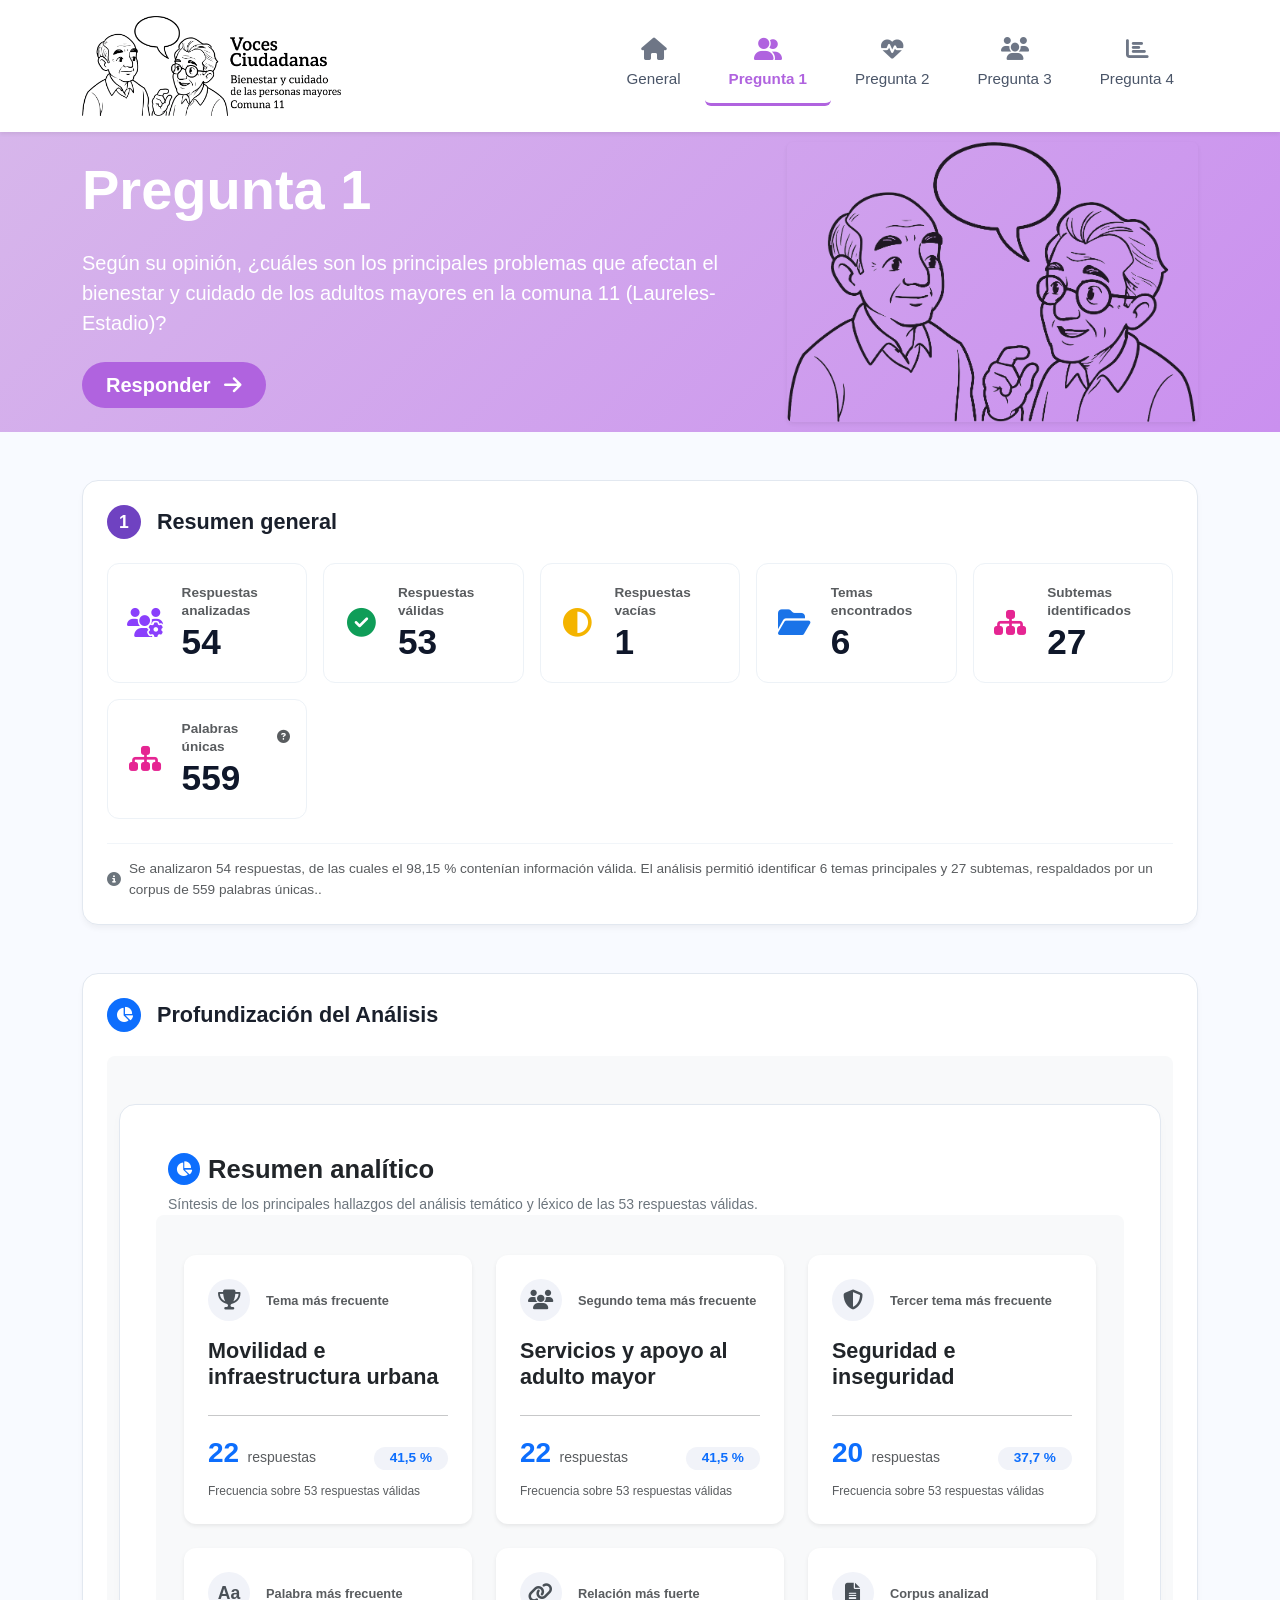
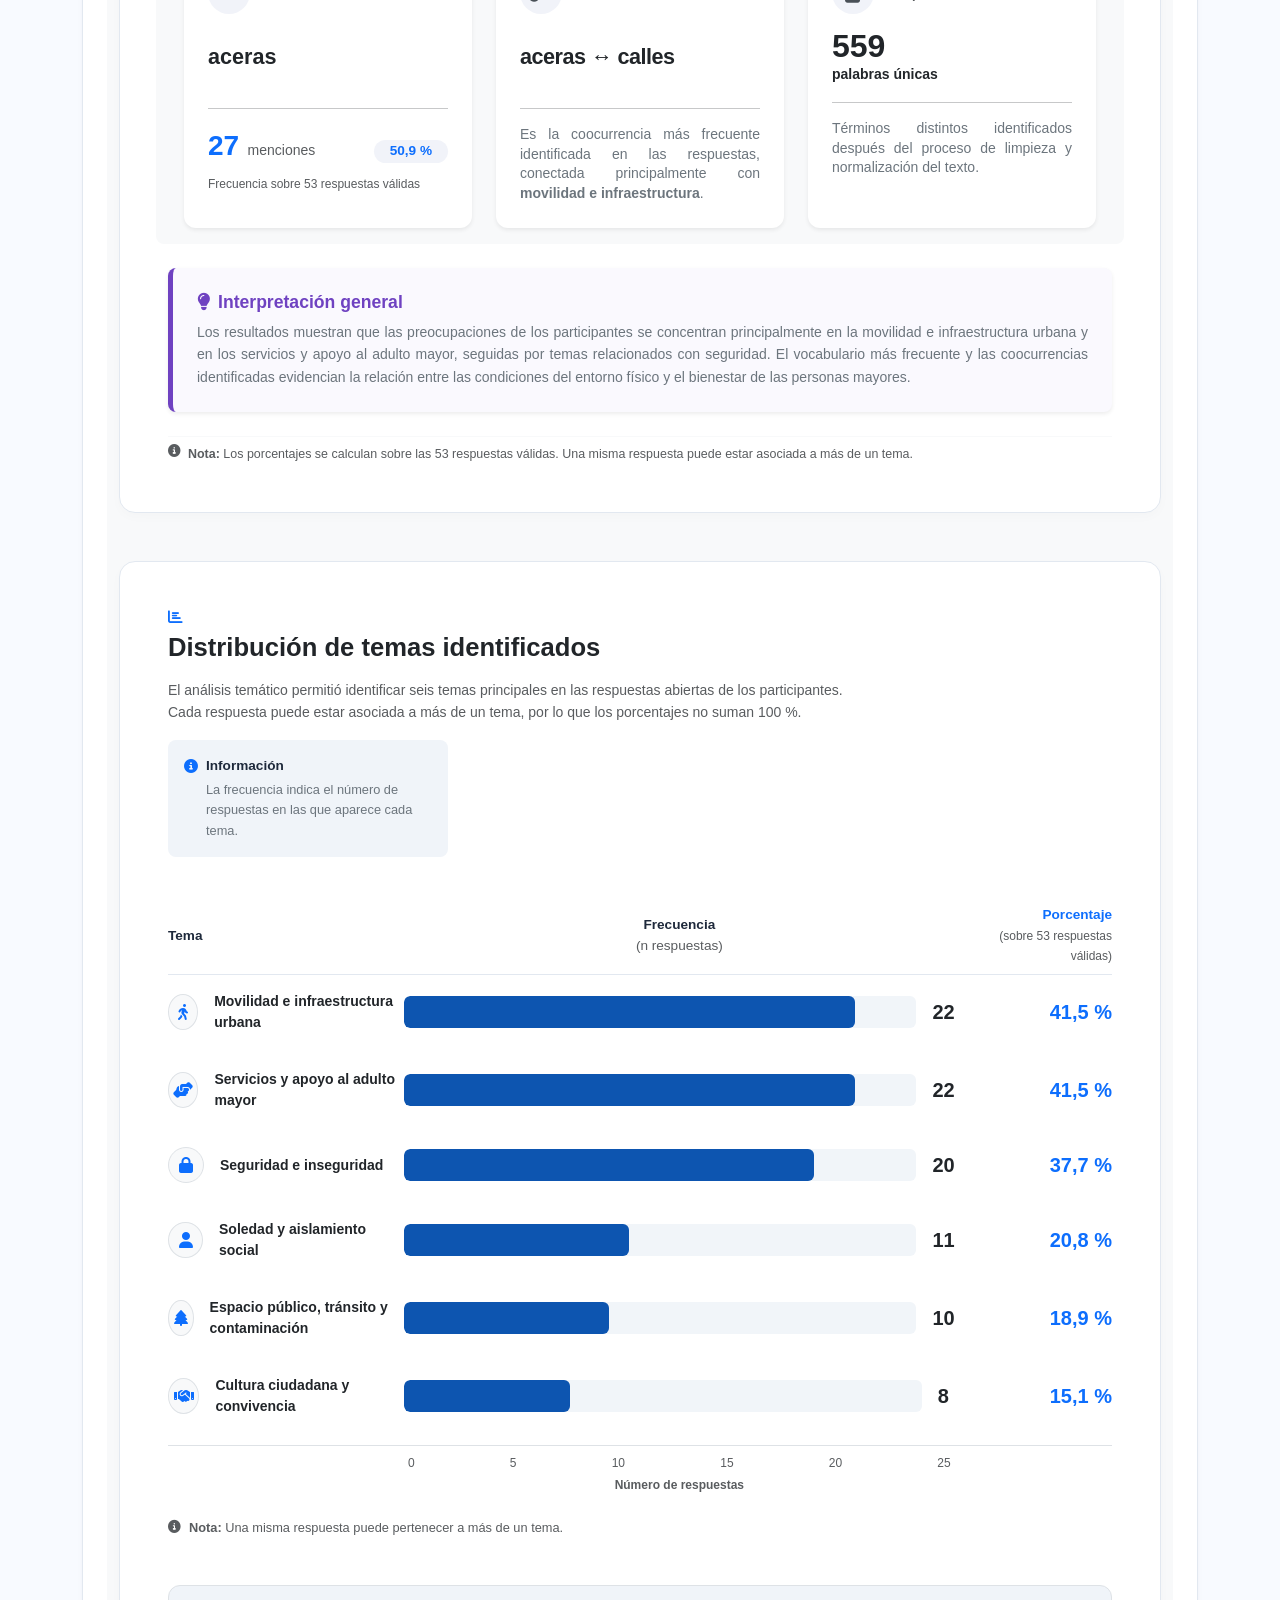
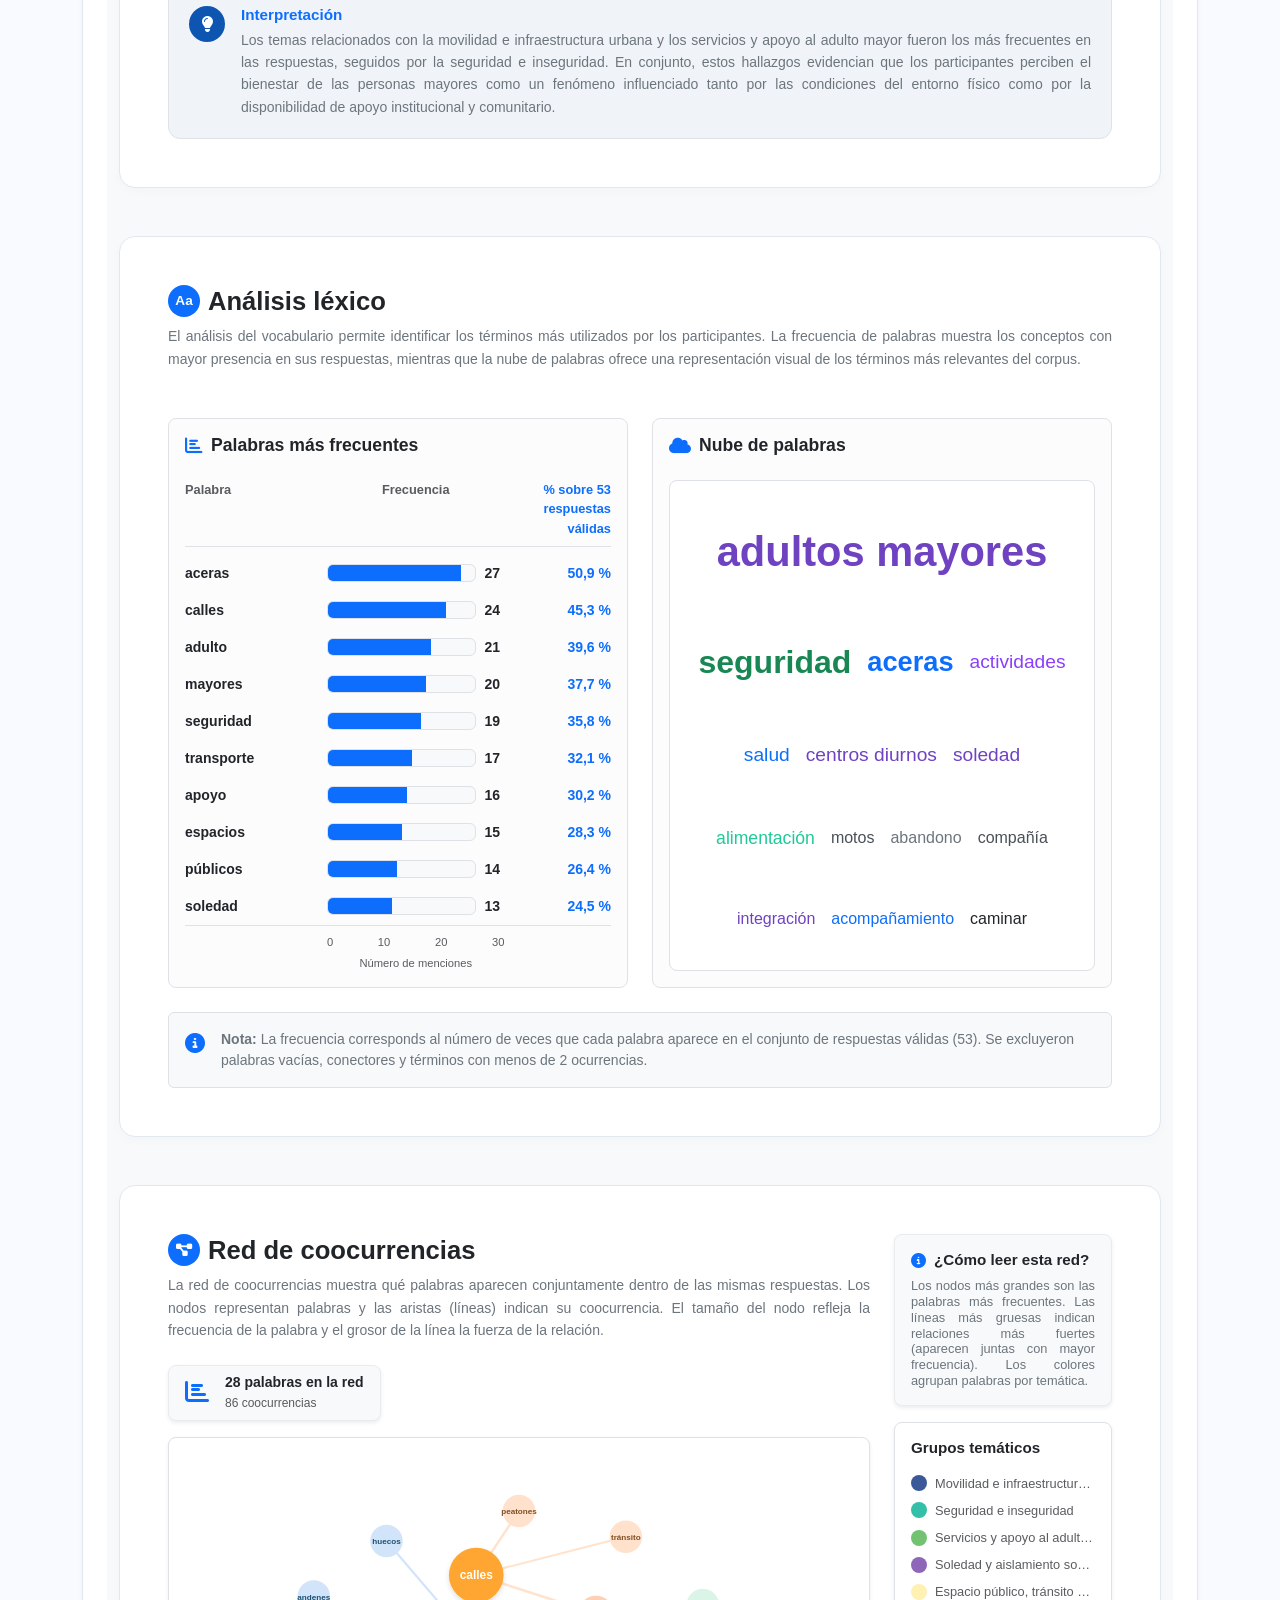
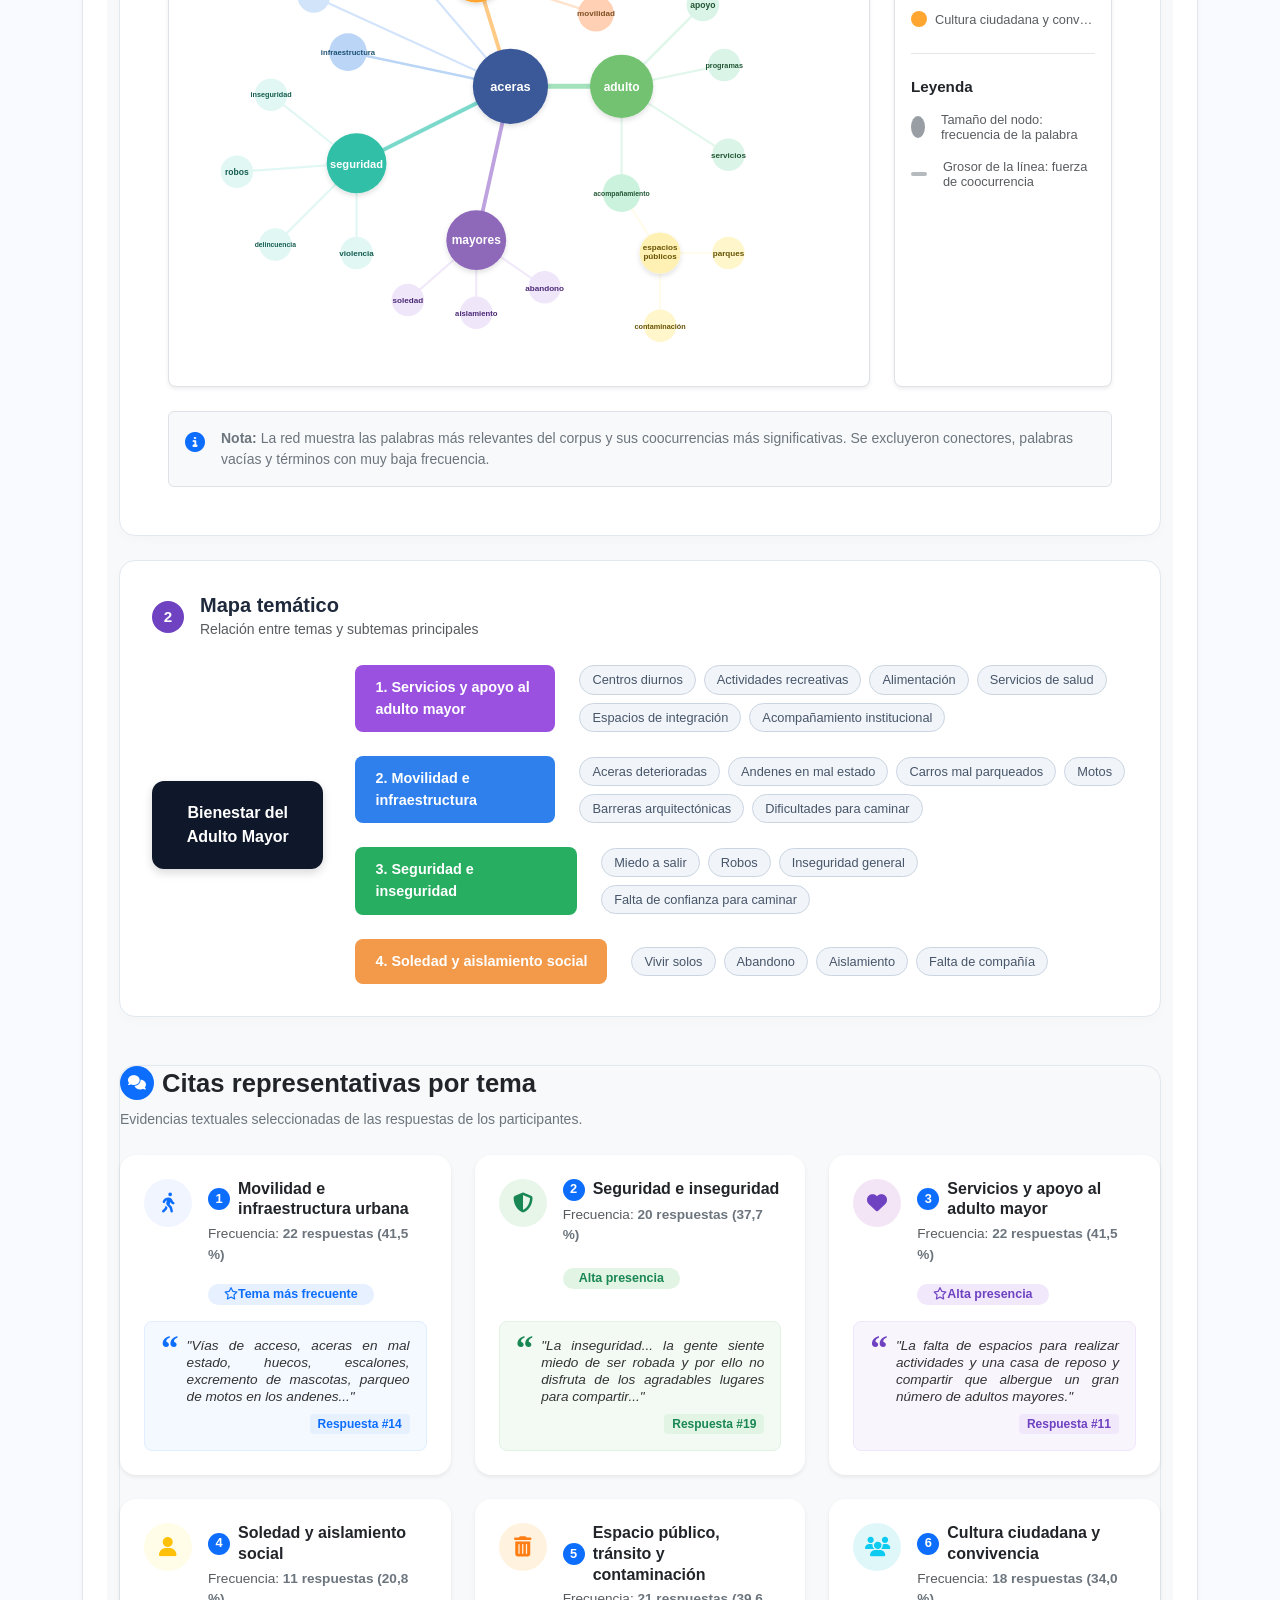
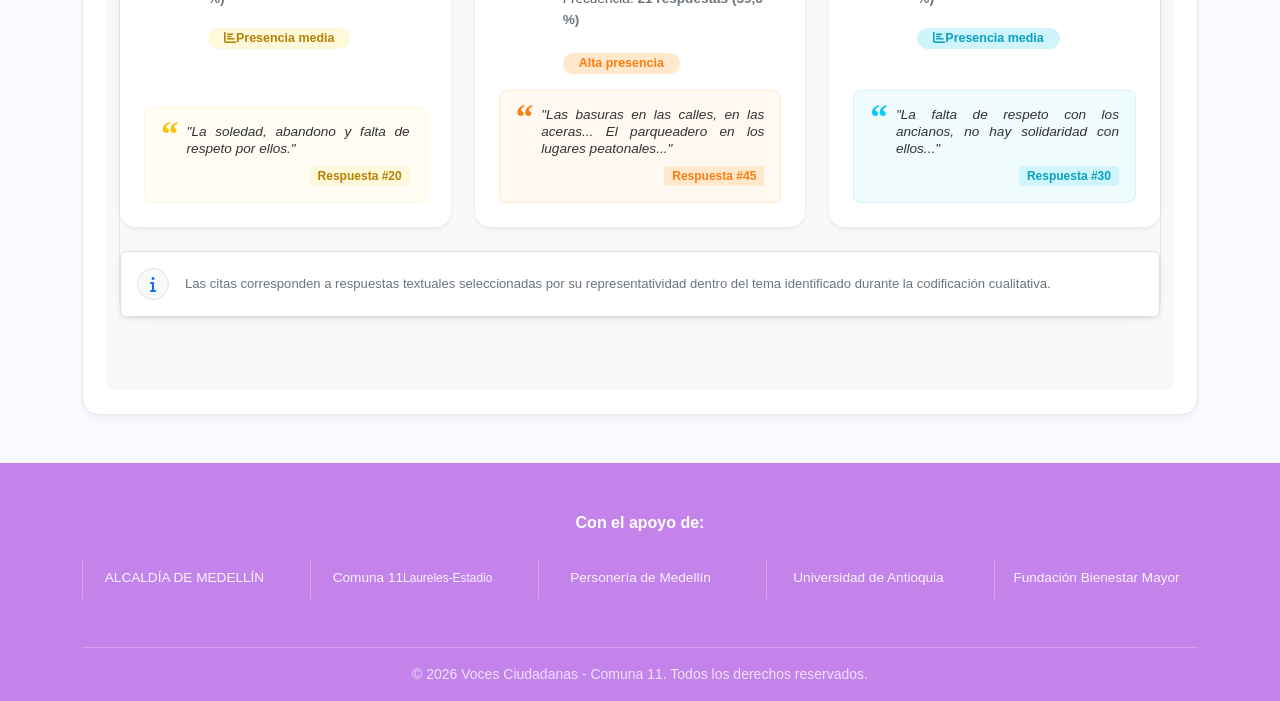
==== html/pregunta1.html @ 996d5465 "Inicio repositorio" ====
<!DOCTYPE html>
<html lang="es">
<head>
    <meta charset="UTF-8">
    <meta name="viewport" content="width=device-width, initial-scale=1.0">
    <title>Voces Ciudadanas - Comuna 11</title>
    <link href="https://cdn.jsdelivr.net/npm/bootstrap@5.3.2/dist/css/bootstrap.min.css" rel="stylesheet">
    <link rel="stylesheet" href="https://cdnjs.cloudflare.com/ajax/libs/font-awesome/6.4.2/css/all.min.css">
    <link rel="stylesheet" href="../css/Pregunta1/styles.css">
</head>
<body>

    <header class="bg-white shadow-sm sticky-top">
        <div class="container d-flex flex-column flex-md-row justify-content-between align-items-center py-3">
            <div class="logo-container mb-3 mb-md-0">
                <a href="../index.html">
                    <img src="../img/Logo.png" alt="Logo Voces Ciudadanas" class="img-fluid" style="max-height: 100px;">
                </a>
            </div>
            <nav class="nav-menu">
                <ul class="nav nav-pills border-0" id="main-nav">
                    </ul>
            </nav>
        </div>
    </header>

    <section class="hero-banner text-white position-relative overflow-hidden">
        <div class="container position-relative z-3 py-0">
            <div class="row align-items-center">
                <div class="col-lg-7">
                    <h1 id="main-question-title" class="display-4 fw-bold">Pregunta Uno</h1>
                    <p id="main-question-subtitle" class="lead my-4">Aquí irá el texto de la pregunta seleccionada de manera detallada.</p>
                    <a href="#cards-container" class="btn btn-light-blue text-white btn-lg px-4 py-2 rounded-pill fw-bold">
                        Responder <i class="fas fa-arrow-right ms-2"></i>
                    </a>
                </div>
                <div class="col-lg-5 d-none d-lg-block text-end">
                    <img src="../img/hero-illustration.png" alt="Ilustración" class="hero-illustration img-fluid rounded shadow-sm">
                </div>
            </div>
        </div>
    </section>

    <main class="container my-5">
        <section class="summary-card-container p-4 mb-5">
            <div class="d-flex align-items-center mb-4">
                <div class="summary-badge-number me-3">1</div>
                <h2 class="summary-section-title mb-0">Resumen general</h2>
            </div>
            
            <div class="row row-cols-1 row-cols-sm-2 row-cols-md-3 row-cols-lg-5 g-3" id="metrics-container">
                </div>

            <div class="mt-4 text-muted small d-flex align-items-center info-note">
                <i class="fas fa-info-circle me-2 text-secondary"></i>
                <span>Se analizaron 54 respuestas, de las cuales el 98,15 % contenían información válida. El análisis permitió identificar 6 temas principales y 27 subtemas, respaldados por un corpus de 559 palabras únicas..</span>
            </div>
        </section>

        <!-- <section class="analysis-section-container p-4 mb-5">
            <div class="d-flex align-items-center mb-4">
                <div class="summary-badge-number bg-primary me-3"><i class="fas fa-chart-pie text-white"></i></div>
                <h2 class="summary-section-title mb-0">Profundización del Análisis</h2>
            </div>

            <ul class="nav nav-pills custom-analysis-tabs mb-4 justify-content-center justify-content-md-start" id="analysis-tabs-nav" role="tablist">
                </ul>

            <div class="tab-content custom-tab-content" id="analysis-tabs-content">
                </div>
        </section> -->
        <section class="analysis-section-container p-4 mb-5">
            <div class="d-flex align-items-center mb-4">
                <div class="summary-badge-number bg-primary me-3"><i class="fas fa-chart-pie text-white"></i></div>
                <h2 class="summary-section-title mb-0">Profundización del Análisis</h2>
            </div>

            <!-- Contenedor unificado sin pestañas con todos los divs que requiere app.js -->
            <div class="container-fluid py-4 bg-light rounded-3">
                <div id="thematic-summary-analytical-section" class="mb-5"></div>
                <div id="thematic-visualizations-section" class="mb-5"></div>
                <div id="thematic-table-section" class="mb-5"></div>
                <div id="thematic-wordcloud-section" class="mb-5"></div>
                <div id="thematic-network-section" class="mb-4"></div>
                <div id="thematic-map-section" class="mb-5"></div>
                <div id="thematic-quotes-section" class="mb-5"></div>
            </div>
        </section>

        <!-- <div class="row row-cols-1 row-cols-md-2 row-cols-lg-3 row-cols-xl-4 g-4" id="cards-container">
        </div> -->
    </main>

    <footer class="footer text-white pt-5 pb-3">
        <div class="container text-center">
            <p class="fw-semibold mb-4">Con el apoyo de:</p>
            
            <div class="row row-cols-2 row-cols-md-5 g-4 align-items-center justify-content-center mb-5 project-logos">
                <div class="col"><div class="footer-logo-placeholder">ALCALDÍA DE MEDELLÍN</div></div>
                <div class="col"><div class="footer-logo-placeholder">Comuna 11 <br><small>Laureles-Estadio</small></div></div>
                <div class="col"><div class="footer-logo-placeholder">Personería de Medellín</div></div>
                <div class="col"><div class="footer-logo-placeholder">Universidad de Antioquia</div></div>
                <div class="col"><div class="footer-logo-placeholder">Fundación Bienestar Mayor</div></div>
            </div>
            
            <hr class="border-light opacity-25">
            
            <p class="small mb-0 opacity-75">&copy; 2026 Voces Ciudadanas - Comuna 11. Todos los derechos reservados.</p>
        </div>
    </footer>

    <script src="https://cdn.jsdelivr.net/npm/bootstrap@5.3.2/dist/js/bootstrap.bundle.min.js"></script>
    <script src="../js/pregunta1/config.js"></script>
    <script src="../js/pregunta1/app.js"></script>
</body>
</html>
---- css/Pregunta1/styles.css ----
/* Variables de Color basadas en el diseño */
:root {
    --blue-primary: #d7b6eb;
    --blue-dark: rgb(195, 131, 235);
    --blue-hero-start: #d7b6eb;
    --blue-hero-end: #ca90ef;
    --text-dark: rgb(176, 99, 223);
    --bg-light: #f8faff;
}

body {
    font-family: 'Segoe UI', Tahoma, Geneva, Verdana, sans-serif;
    background-color: var(--bg-light);
    color: var(--text-dark);
}

/* Navbar */
.nav-tabs .nav-link {
    color: #6c757d;
    border: none;
    font-weight: 500;
    padding: 1rem 1.5rem;
    transition: all 0.3s ease;
}

.nav-tabs .nav-link:hover {
    color: var(--blue-primary);
    border: none;
}

.nav-tabs .nav-link.active {
    color: var(--blue-primary) !important;
    border: none !important;
    border-bottom: 3px solid var(--blue-primary) !important;
    font-weight: 700;
}

/* Hero Banner */
.hero-banner {
    background: linear-gradient(135deg, var(--blue-hero-start) 0%, var(--blue-hero-end) 100%);
    padding: 10px 0;
}

.btn-light-blue {
    background-color: rgb(176, 99, 223);;
    border: none;
    transition: transform 0.2s, background-color 0.2s;
}

.btn-light-blue:hover {
    background-color: #163e75;
    transform: translateY(-2px);
}

.hero-illustration {
    max-height: 280px;
    object-fit: contain;
    mix-blend-mode: multiply; /* Integra el fondo si el logo tiene fondo blanco */
    opacity: 0.85;
}

/* Cards Estilo Mockup */
.question-card {
    background: #ffffff;
    border: 1px solid #e2e8f0;
    border-radius: 12px;
    transition: all 0.3s cubic-bezier(0.165, 0.84, 0.44, 1);
    height: 100%;
}

.question-card:hover {
    transform: translateY(-5px);
    box-shadow: 0 10px 20px rgba(0, 86, 179, 0.08);
    border-color: var(--blue-primary);
}

.card-number {
    width: 32px;
    height: 32px;
    background-color: var(--blue-primary);
    color: white;
    border-radius: 50%;
    display: flex;
    align-items: center;
    justify-content: center;
    font-weight: bold;
    font-size: 0.9rem;
}

.card-arrow-btn {
    width: 32px;
    height: 32px;
    border: 1px solid #cbd5e1;
    border-radius: 50%;
    display: flex;
    align-items: center;
    justify-content: center;
    color: var(--blue-primary);
    transition: all 0.2s;
}

.question-card:hover .card-arrow-btn {
    background-color: var(--blue-primary);
    color: white;
    border-color: var(--blue-primary);
}

/* Footer */
.footer {
    background-color: var(--blue-dark);
}

.footer-logo-placeholder {
    border-left: 1px solid rgba(255, 255, 255, 0.3);
    padding: 0 15px;
    font-size: 0.85rem;
    opacity: 0.9;
    min-height: 40px;
    display: flex;
    align-items: center;
    justify-content: center;
}

@media (max-width: 768px) {
    .footer-logo-placeholder {
        border-left: none;
        border-bottom: 1px solid rgba(255, 255, 255, 0.1);
        padding-bottom: 15px;
    }
}

/* Estilos específicos para el menú con iconos verticales */
.custom-nav-item {
    color: #4a5568 !important; /* Gris de los botones inactivos */
    font-size: 0.95rem;
    font-weight: 500;
    padding: 0.75rem 1.5rem !important;
    border: none !important;
    border-bottom: 3px solid transparent !important;
    transition: all 0.2s ease-in-out;
}

.custom-nav-item .nav-icon {
    font-size: 1.4rem; /* Tamaño del icono */
    opacity: 0.8;
}

/* Estado al pasar el cursor (Hover) */
.custom-nav-item:hover {
    color: #0056b3 !important;
}

/* Estado Activo (Pregunta Seleccionada) */
.custom-nav-item.active {
    color: rgb(176, 99, 223) !important; /* Azul destacado */
    background: none !important;
    font-weight: 700;
    border-bottom: 3px solid rgb(176, 99, 223) !important; /* Línea inferior idéntica a la imagen */
}

.custom-nav-item.active .nav-icon {
    opacity: 1;
}


/* --- ESTILOS DEL RESUMEN GENERAL --- */
.summary-card-container {
    background-color: #ffffff;
    border: 1px solid #e2e8f0;
    border-radius: 16px;
    box-shadow: 0 4px 6px -1px rgba(0, 0, 0, 0.05);
}

.summary-badge-number {
    width: 34px;
    height: 34px;
    background-color: #6f42c1; /* Color púrpura del mockup */
    color: white;
    font-weight: bold;
    font-size: 1.1rem;
    border-radius: 50%;
    display: flex;
    align-items: center;
    justify-content: center;
}

.summary-section-title {
    font-size: 1.35rem;
    font-weight: 700;
    color: #1a202c;
}

/* Cajas de Métricas Individuales */
.metric-box {
    background-color: #ffffff;
    border: 1px solid #edf2f7;
    border-radius: 12px;
    padding: 1.25rem 1rem;
    transition: all 0.2s ease-in-out;
}

.metric-box:hover {
    transform: translateY(-2px);
    box-shadow: 0 4px 12px rgba(0, 0, 0, 0.05);
}

.metric-icon-wrapper {
    font-size: 1.8rem;
    line-height: 1;
}

.metric-value {
    font-size: 2.2rem;
    font-weight: 800;
    color: #0f172a; /* Azul oscuro casi negro */
    line-height: 1.1;
}

.metric-label {
    font-size: 0.85rem;
    font-weight: 600;
    color: #4a5568;
    line-height: 1.3;
}

/* Colores personalizados para los iconos según el mockup */
.metric-purple { color: #8a3ffc; }
.metric-green  { color: #0f9d58; }
.metric-yellow { color: #f4b400; }
.metric-blue   { color: #1a73e8; }
.metric-pink   { color: #e52592; }

/* Nota aclaratoria inferior */
.info-note {
    font-size: 0.85rem;
    border-top: 1px solid #f1f5f9;
    padding-top: 15px;
}

/* --- ESTILOS DE LOS TABS DE ANÁLISIS --- */
.analysis-section-container {
    background-color: #ffffff;
    border: 1px solid #e2e8f0;
    border-radius: 16px;
    box-shadow: 0 4px 6px -1px rgba(0, 0, 0, 0.05);
}

.custom-analysis-tabs {
    background-color: #f8fafc;
    padding: 6px;
    border-radius: 12px;
    display: inline-flex;
    border: 1px solid #e2e8f0;
}

.custom-analysis-tabs .nav-link {
    color: #64748b;
    font-weight: 600;
    font-size: 0.95rem;
    border-radius: 8px;
    padding: 10px 24px;
    transition: all 0.25s ease;
    border: none !important;
}

.custom-analysis-tabs .nav-link:hover {
    color: #0056b3;
}

/* Pestaña activa: Toma el azul de la marca */
.custom-analysis-tabs .nav-link.active {
    background-color: #0056b3 !important;
    color: #ffffff !important;
    box-shadow: 0 4px 10px rgba(0, 86, 179, 0.15);
}

/* Área de contenido del tab */
.custom-tab-content {
    background-color: #ffffff;
    border: 1px solid #f1f5f9;
    border-radius: 12px;
    min-height: 200px;
}

/* Icono en el badge del título */
.summary-badge-number i {
    font-size: 0.95rem;
}

/* ==========================================
   ESTILOS COMPONENTES ANALÍTICOS TEMÁTICOS
   ========================================== */

/* Contenedor Común de Sección Analítica */
.analysis-block-card {
    background: #ffffff;
    border: 1px solid #e2e8f0;
    border-radius: 16px;
    padding: 2rem;
    box-shadow: 0 4px 12px rgba(0, 0, 0, 0.02);
}

.analysis-block-number {
    width: 32px;
    height: 32px;
    background-color: #6f42c1;
    color: #ffffff;
    font-weight: bold;
    border-radius: 50%;
    display: inline-flex;
    align-items: center;
    justify-content: center;
    font-size: 0.95rem;
}

.analysis-block-title {
    font-size: 1.25rem;
    font-weight: 700;
    color: #1e293b;
}

/* 2. Mapa Temático Conector */
.mindmap-container {
    display: flex;
    flex-direction: row;
    align-items: center;
    position: relative;
    gap: 2rem;
}

.mindmap-core {
    background: #0f172a;
    color: #ffffff;
    padding: 1.25rem;
    border-radius: 12px;
    font-weight: bold;
    text-align: center;
    min-width: 160px;
    box-shadow: 0 4px 10px rgba(0, 0, 0, 0.15);
}

.mindmap-branches {
    display: flex;
    flex-direction: column;
    gap: 1.5rem;
    flex-grow: 1;
}

.mindmap-branch-node {
    display: flex;
    align-items: center;
    gap: 1.5rem;
    position: relative;
}

.mindmap-theme-box {
    color: white;
    padding: 0.75rem 1.25rem;
    border-radius: 8px;
    font-weight: 600;
    min-width: 200px;
    font-size: 0.9rem;
}

.mindmap-subthemes-list {
    list-style: none;
    margin: 0;
    padding: 0;
    display: flex;
    flex-wrap: wrap;
    gap: 0.5rem;
}

.mindmap-subtheme-tag {
    background: #f1f5f9;
    color: #475569;
    border: 1px solid #cbd5e1;
    padding: 0.25rem 0.75rem;
    border-radius: 20px;
    font-size: 0.8rem;
    font-weight: 500;
}

@media (max-width: 992px) {
    .mindmap-container {
        flex-direction: column;
    }
    .mindmap-branches {
        width: 100%;
    }
    .mindmap-branch-node {
        flex-direction: column;
        align-items: flex-start;
        gap: 0.75rem;
    }
}

/* 3. Tabla de Temas */
.custom-theme-table th {
    background-color: #f1f5f9;
    color: #475569;
    font-weight: 700;
    border-bottom: 2px solid #e2e8f0;
}

.table-theme-icon-wrapper {
    width: 32px;
    height: 32px;
    border-radius: 8px;
    display: inline-flex;
    align-items: center;
    justify-content: center;
    color: white;
}

/* 4. Citas Representativas */
.quote-bubble-card {
    background: #ffffff;
    border: 1px solid #e2e8f0;
    border-radius: 12px;
    padding: 1.25rem;
    transition: transform 0.2s;
}

.quote-bubble-card:hover {
    transform: translateY(-2px);
}

.quote-text {
    font-size: 0.95rem;
    font-style: italic;
    color: #334155;
    line-height: 1.5;
}

/* 5. Visualizaciones (Gráficos responsivos puros CSS) */
.bar-chart-row {
    display: flex;
    align-items: center;
    margin-bottom: 1.25rem;
}

.chart-label {
    width: 220px;
    font-size: 0.85rem;
    font-weight: 600;
    color: #475569;
    padding-right: 15px;
}

.chart-bar-container {
    flex-grow: 1;
    height: 24px;
    background-color: #f1f5f9;
    border-radius: 6px;
    overflow: hidden;
    position: relative;
}

.chart-bar-fill {
    height: 100%;
    border-radius: 6px;
    transition: width 1s cubic-bezier(0.4, 0, 0.2, 1);
}

.chart-value-label {
    width: 40px;
    font-weight: 700;
    font-size: 0.95rem;
    color: #0f172a;
    text-align: right;
    padding-left: 10px;
}

@media (max-width: 576px) {
    .bar-chart-row {
        flex-direction: column;
        align-items: flex-start;
        gap: 0.5rem;
    }
    .chart-label {
        width: 100%;
    }
    .chart-bar-container {
        width: 100%;
    }
}

/* Nube de palabras */
.wordcloud-box {
    background: #ffffff;
    border: 1px solid #e2e8f0;
    border-radius: 12px;
    padding: 2.5rem;
    display: flex;
    flex-wrap: wrap;
    justify-content: center;
    align-items: center;
    gap: 1.25rem;
}

.wordcloud-item {
    transition: transform 0.2s;
    cursor: default;
    display: inline-block;
}

.wordcloud-item:hover {
    transform: scale(1.15);
}

/* --- NUEVA VISUALIZACIÓN GRÁFICA --- */
.chart-info-box {
    background-color: #f0f4f9;
    border-radius: 8px;
    padding: 1rem;
    font-size: 0.85rem;
    color: #1e293b;
    max-width: 280px;
}

.chart-header-row {
    font-size: 0.85rem;
    font-weight: 700;
    color: #1e293b;
    border-bottom: 1px solid #e2e8f0;
    padding-bottom: 0.5rem;
    margin-bottom: 1rem;
}

/* Color azul oficial de la gráfica de la imagen */
.chart-bar-blue {
    background-color: #0d55b0 !important;
}

/* Caja de interpretación inferior */
.interpretation-box {
    background-color: #f0f4f9;
    border-radius: 12px;
    padding: 1.25rem;
    border: 1px solid #dee2e6;
}

.interpretation-icon {
    width: 36px;
    height: 36px;
    background-color: #0d55b0;
    color: white;
    border-radius: 50%;
    display: flex;
    align-items: center;
    justify-content: center;
    font-size: 1rem;
}
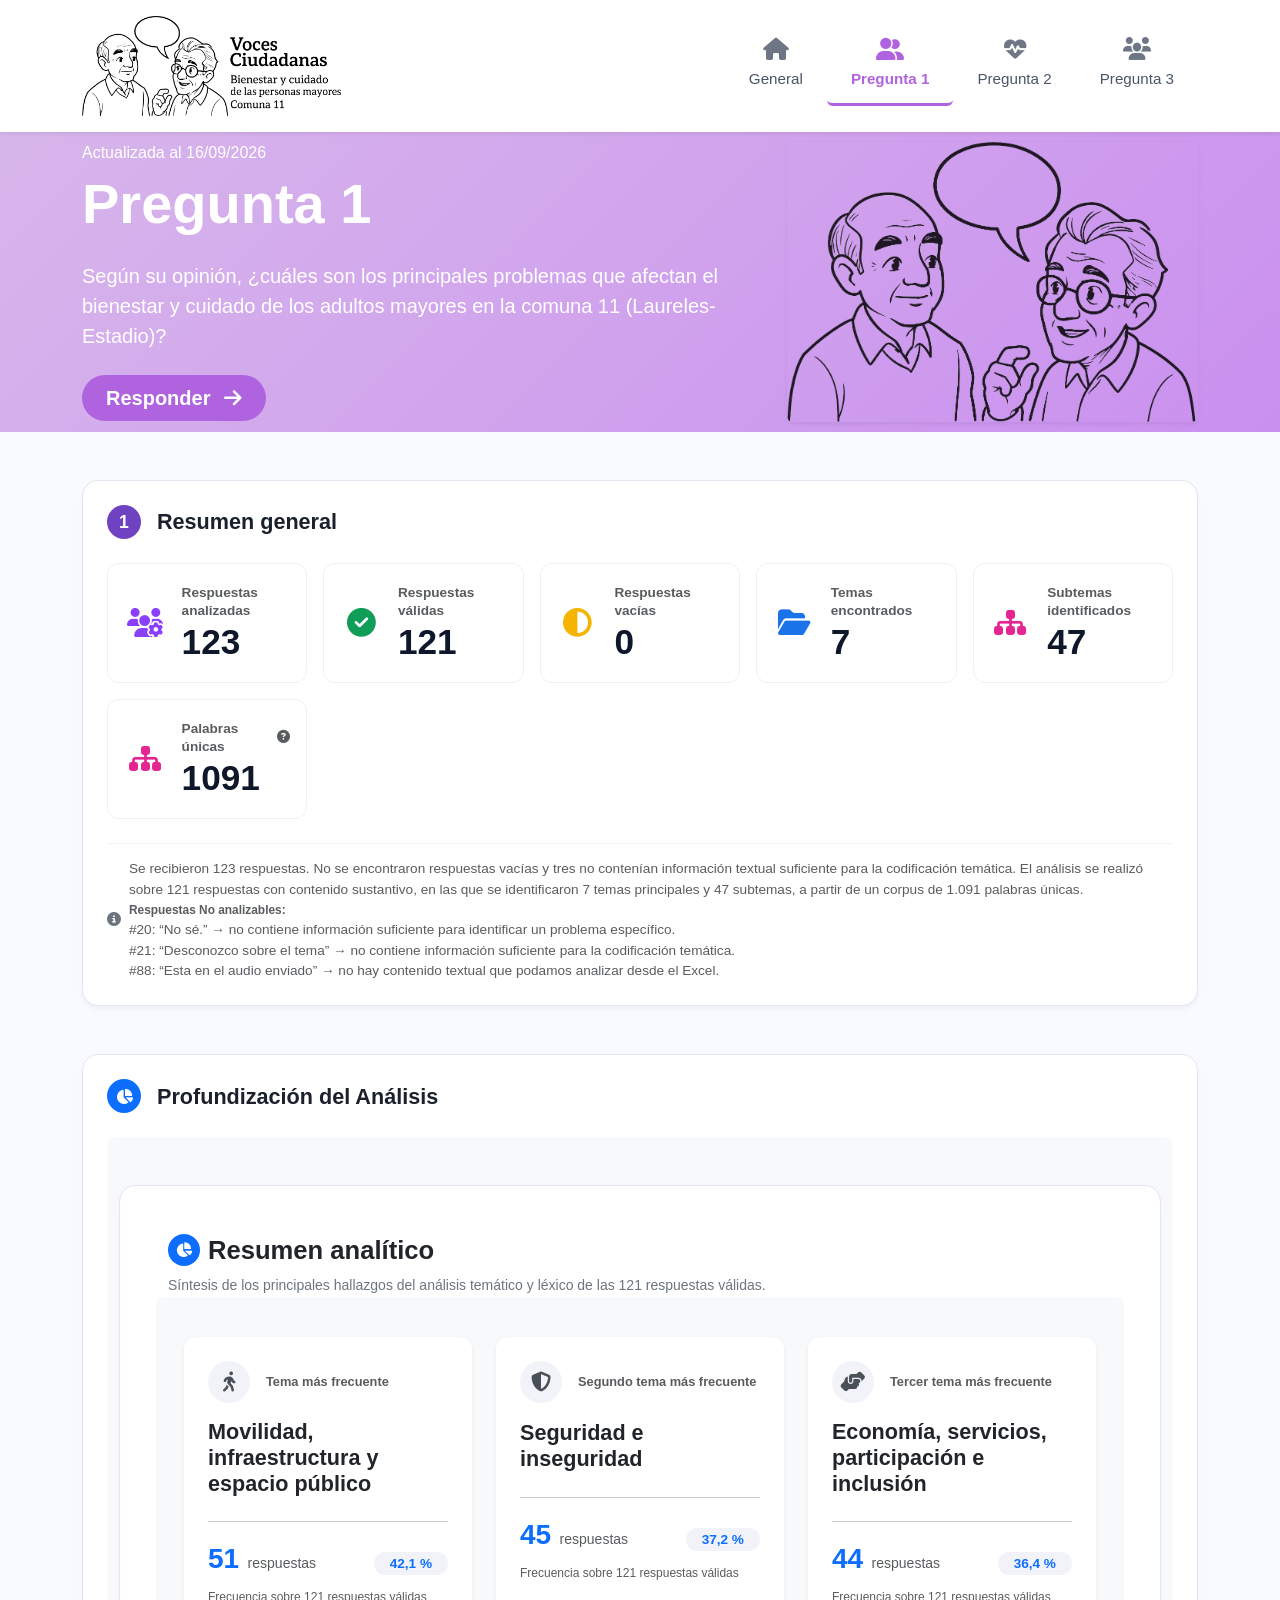
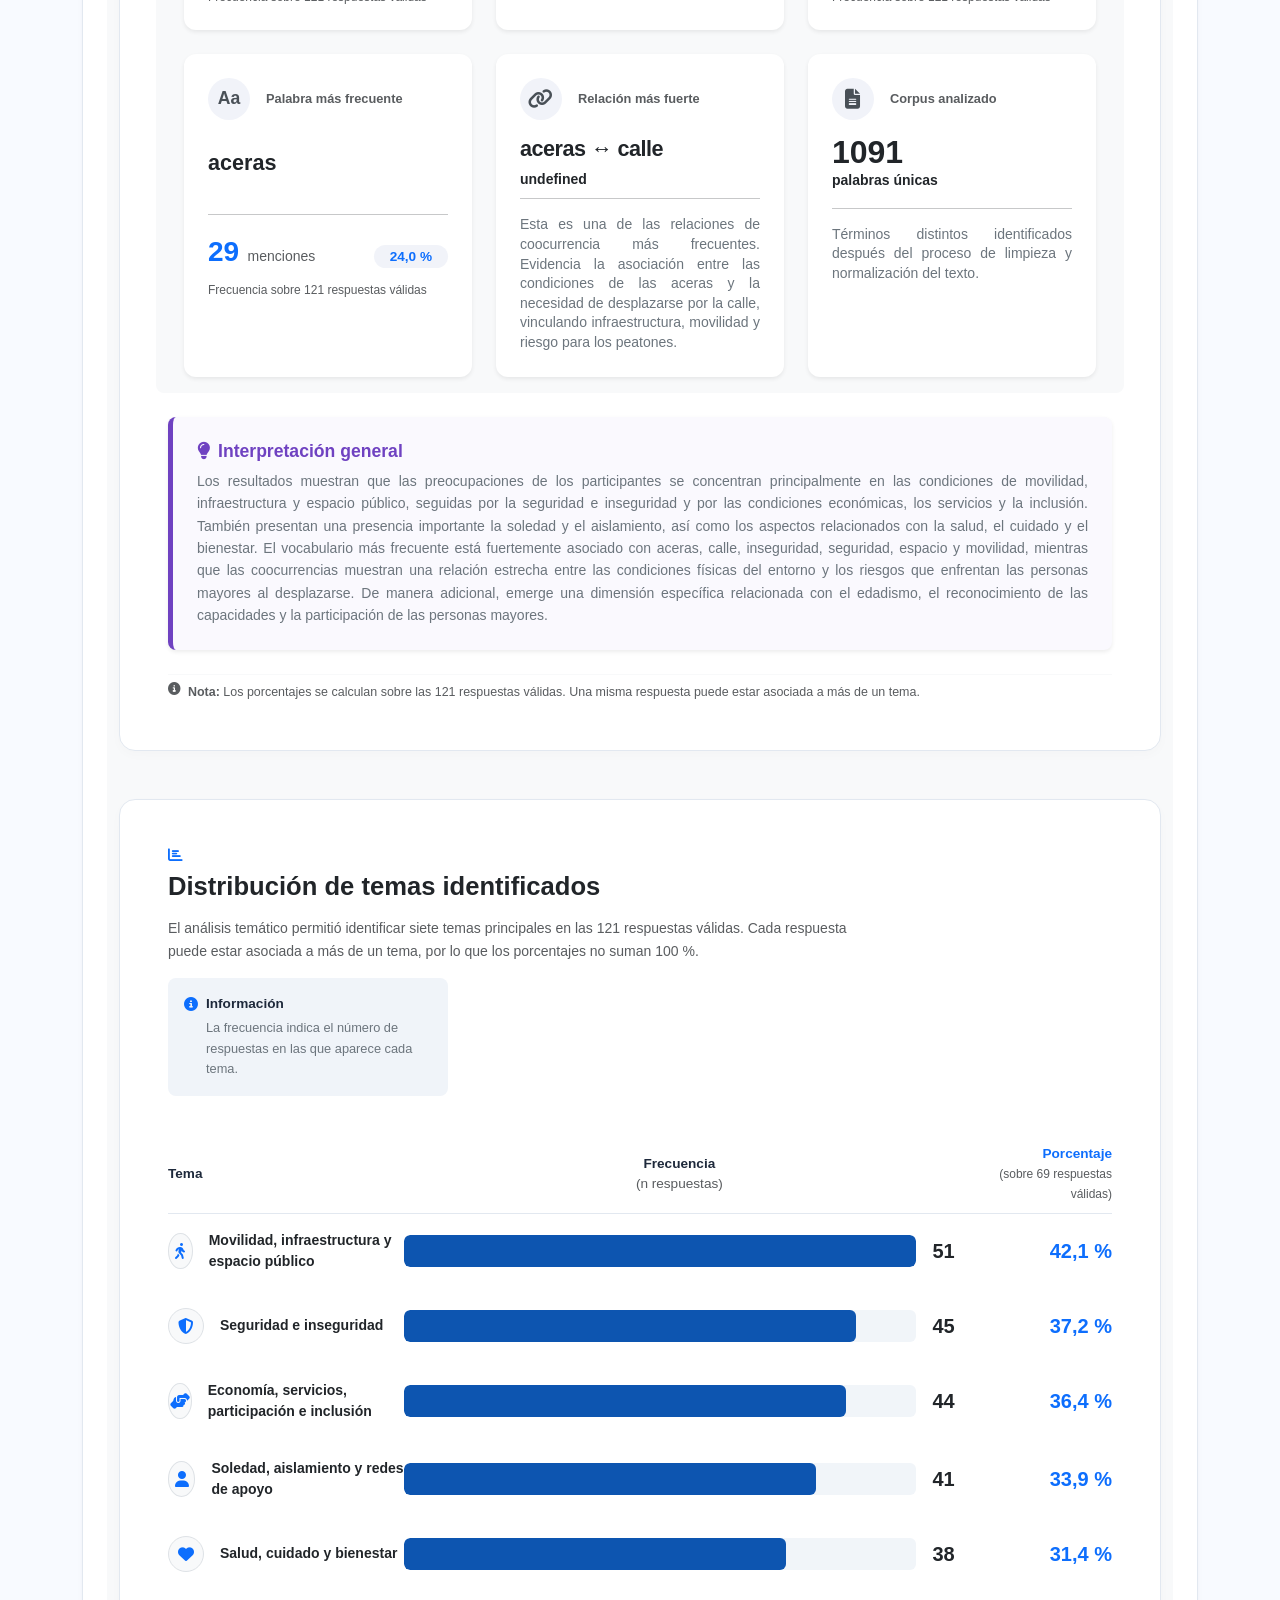
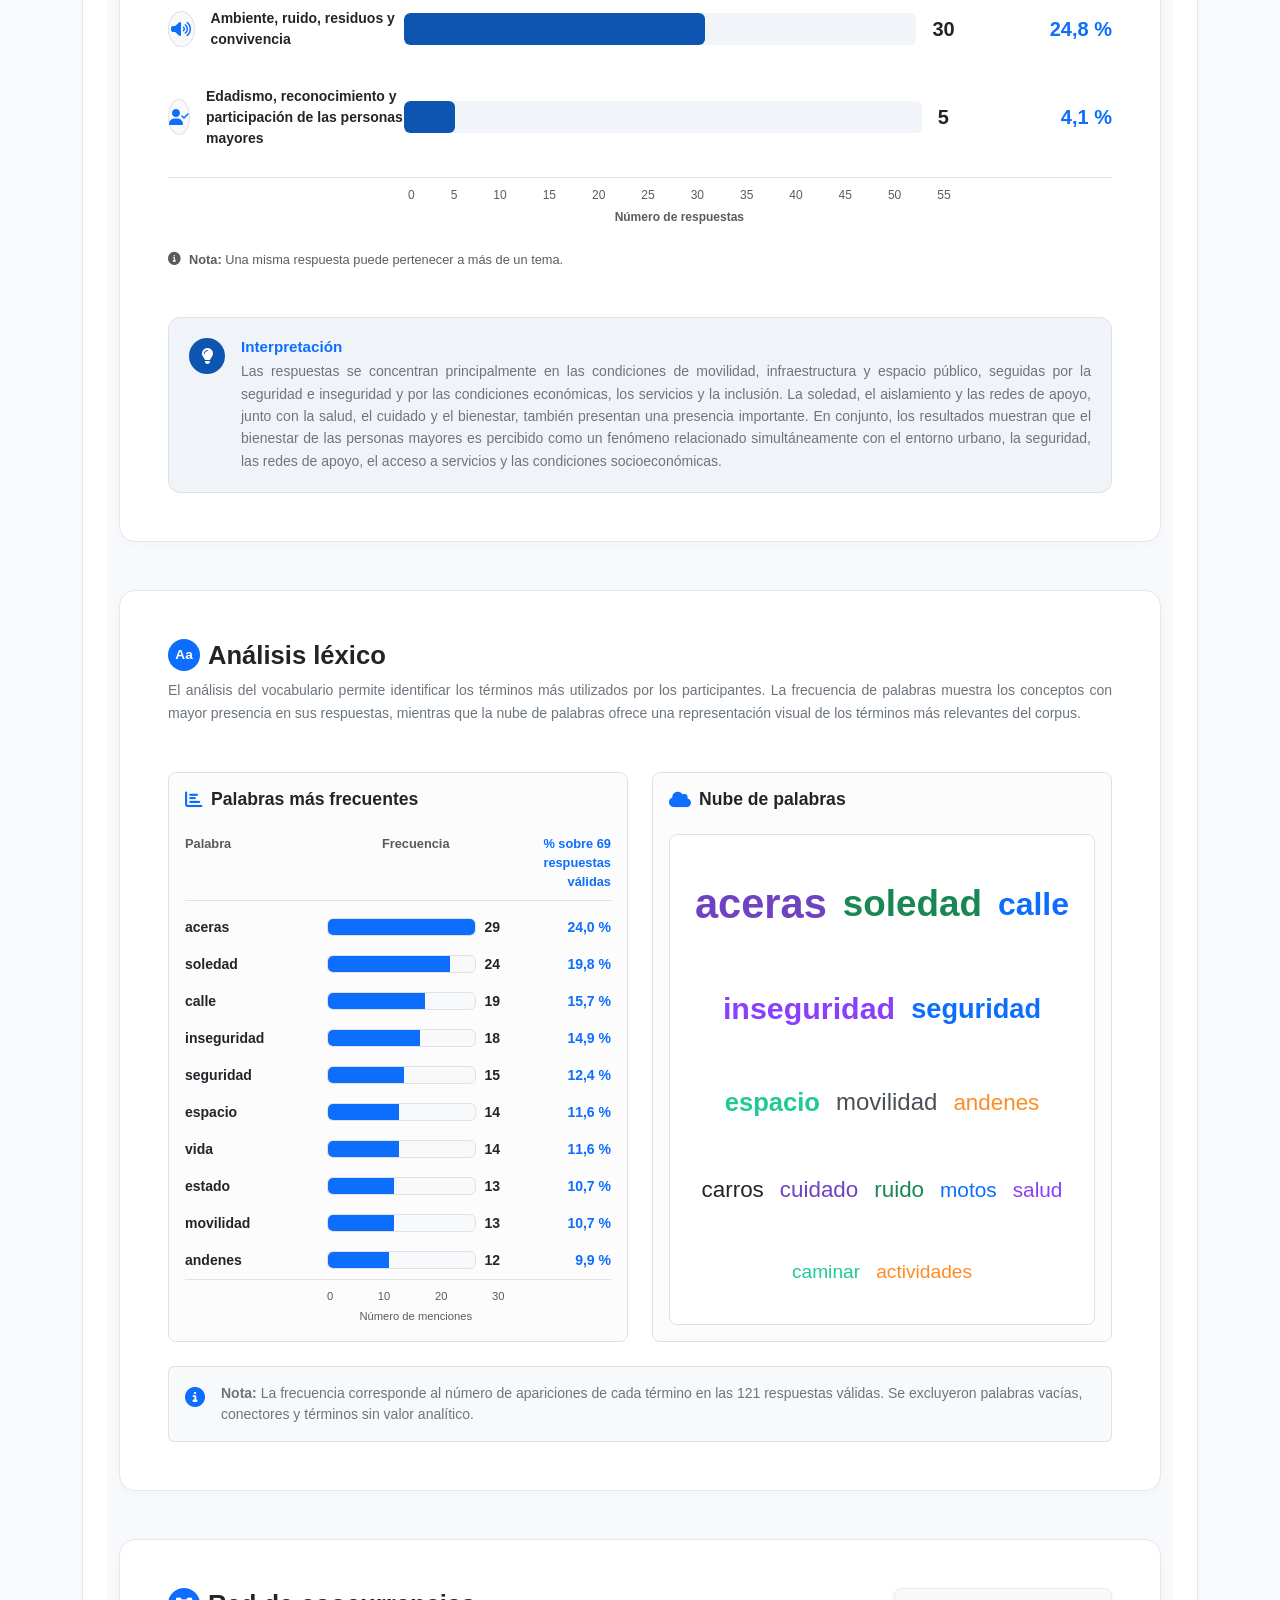
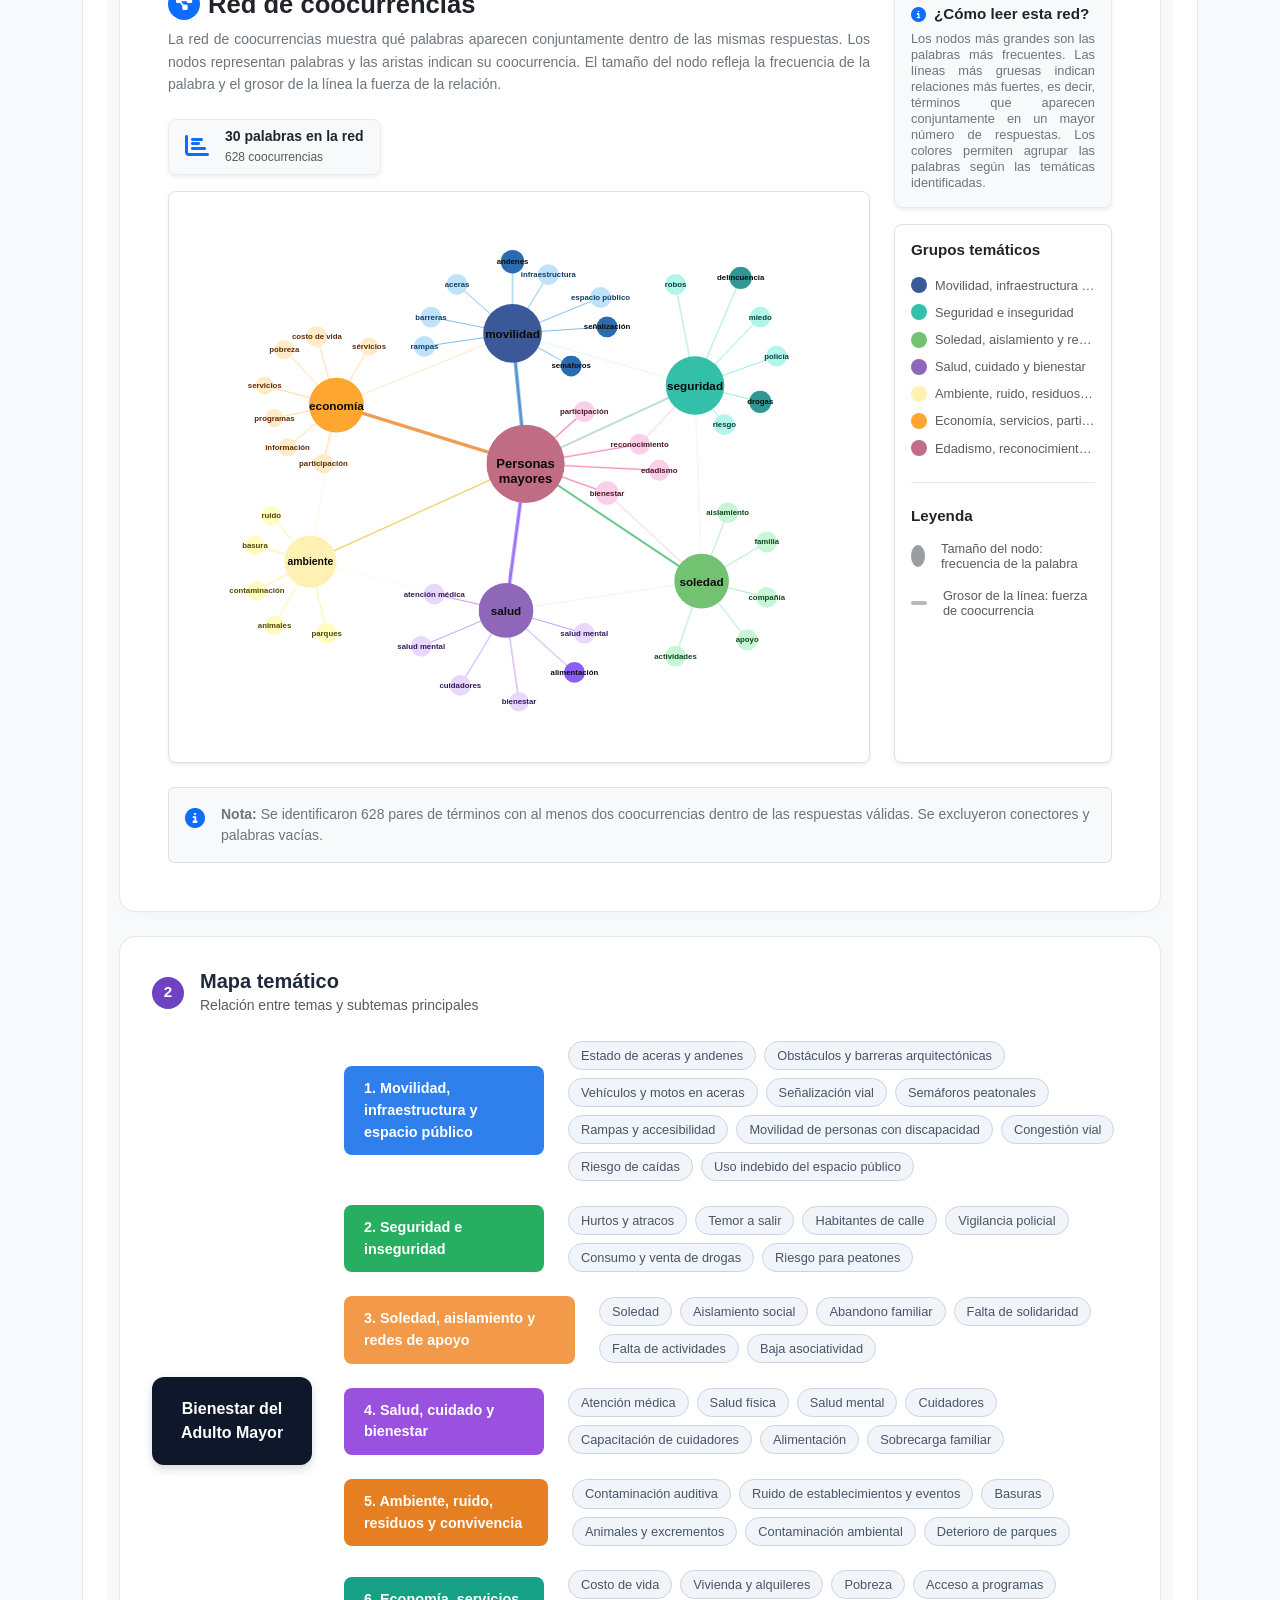
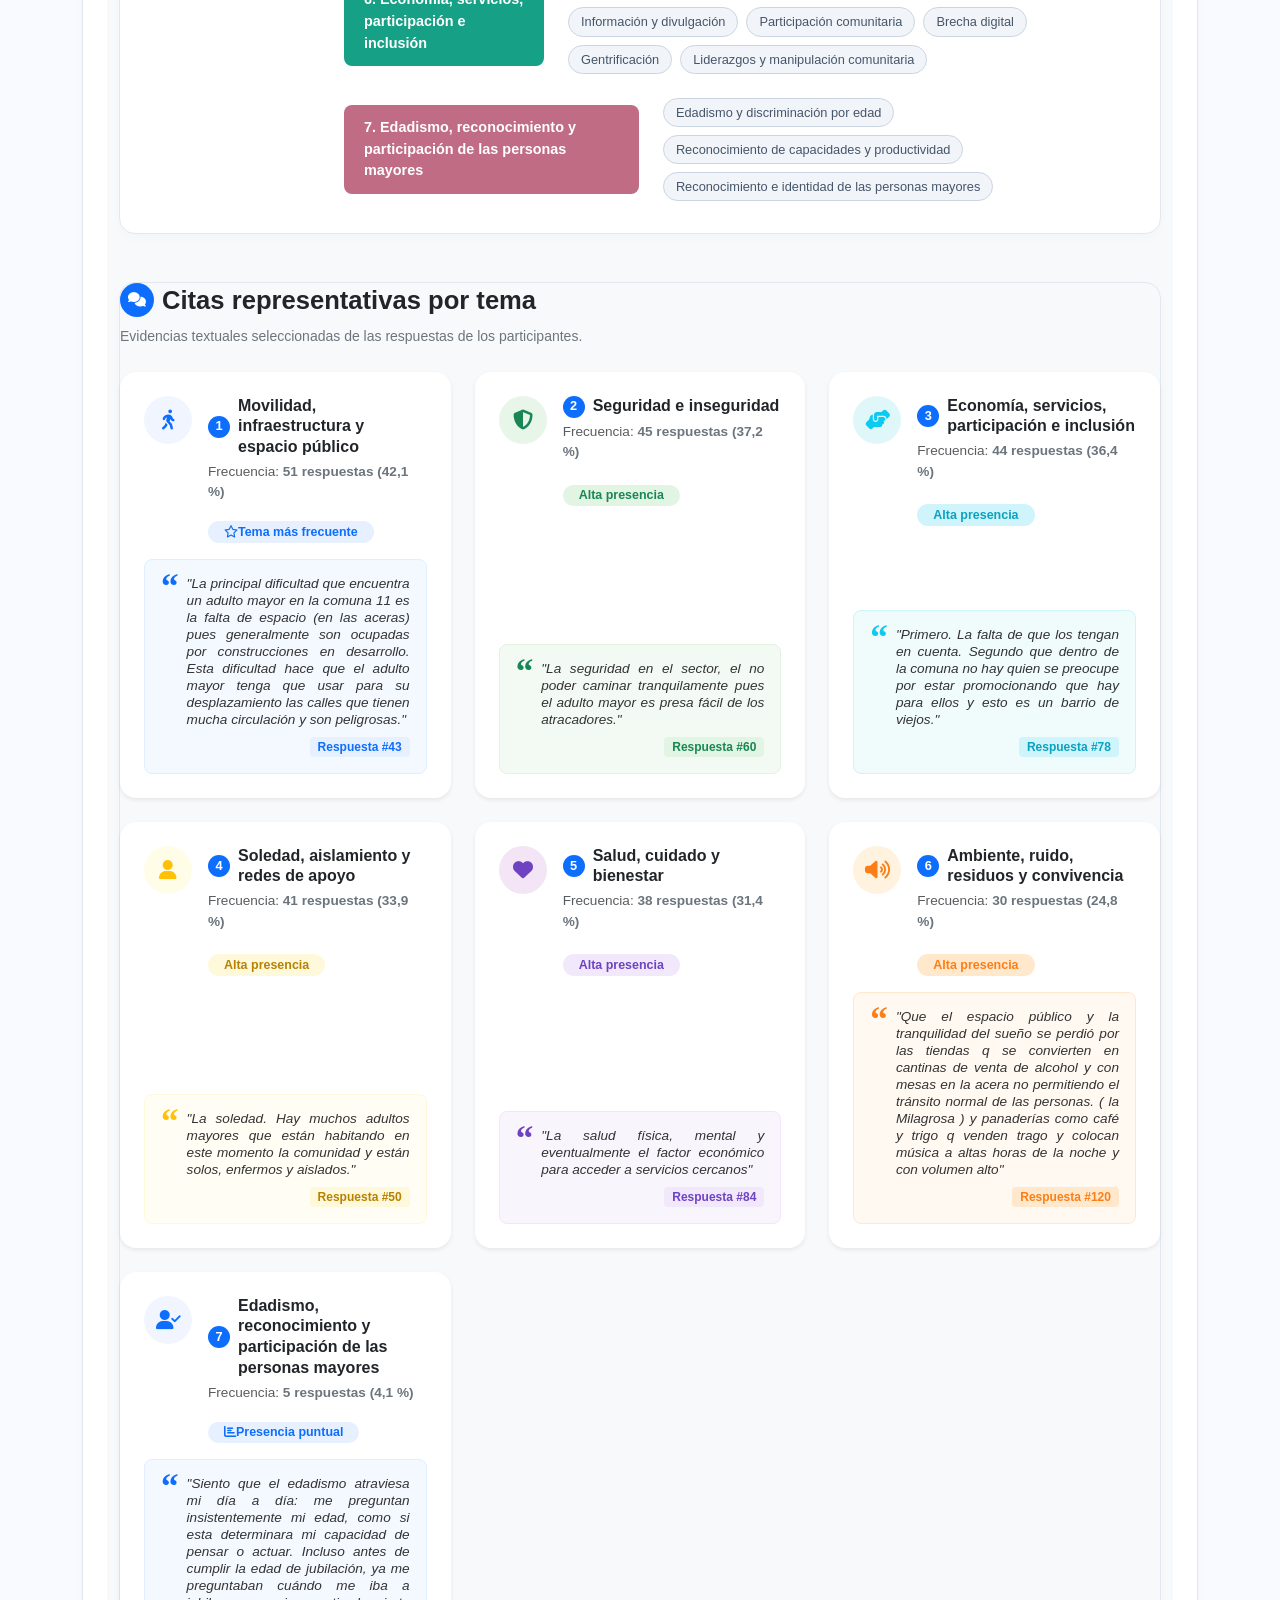
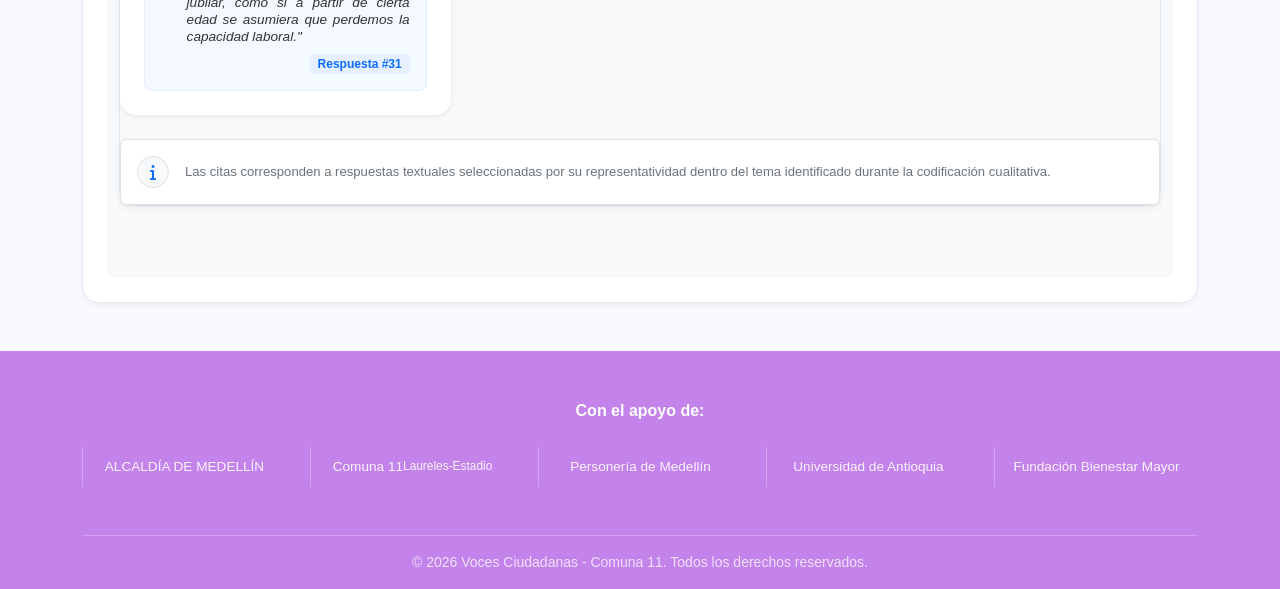
==== commit 24b342a9: "Actualización pregunta 1, nuevas respuestas" ====
--- a/html/pregunta1.html
+++ b/html/pregunta1.html
@@ -28,8 +28,9 @@
         <div class="container position-relative z-3 py-0">
             <div class="row align-items-center">
                 <div class="col-lg-7">
-                    <h1 id="main-question-title" class="display-4 fw-bold">Pregunta Uno</h1>
-                    <p id="main-question-subtitle" class="lead my-4">Aquí irá el texto de la pregunta seleccionada de manera detallada.</p>
+                    <h6>Actualizada al 16/09/2026</h6>
+                    <h1 id="main-question-title" class="display-4 fw-bold"></h1>
+                    <p id="main-question-subtitle" class="lead my-4"></p>
                     <a href="#cards-container" class="btn btn-light-blue text-white btn-lg px-4 py-2 rounded-pill fw-bold">
                         Responder <i class="fas fa-arrow-right ms-2"></i>
                     </a>
@@ -53,7 +54,7 @@
 
             <div class="mt-4 text-muted small d-flex align-items-center info-note">
                 <i class="fas fa-info-circle me-2 text-secondary"></i>
-                <span>Se analizaron 54 respuestas, de las cuales el 98,15 % contenían información válida. El análisis permitió identificar 6 temas principales y 27 subtemas, respaldados por un corpus de 559 palabras únicas..</span>
+                <span>Se recibieron 123 respuestas. No se encontraron respuestas vacías y tres no contenían información textual suficiente para la codificación temática. El análisis se realizó sobre 121 respuestas con contenido sustantivo, en las que se identificaron 7 temas principales y 47 subtemas, a partir de un corpus de 1.091 palabras únicas. <br><strong><small>Respuestas No analizables:</small></strong> <br>#20: “No sé.” → no contiene información suficiente para identificar un problema específico. <br>#21: “Desconozco sobre el tema” → no contiene información suficiente para la codificación temática.<br>#88: “Esta en el audio enviado” → no hay contenido textual que podamos analizar desde el Excel.</span>
             </div>
         </section>
 
